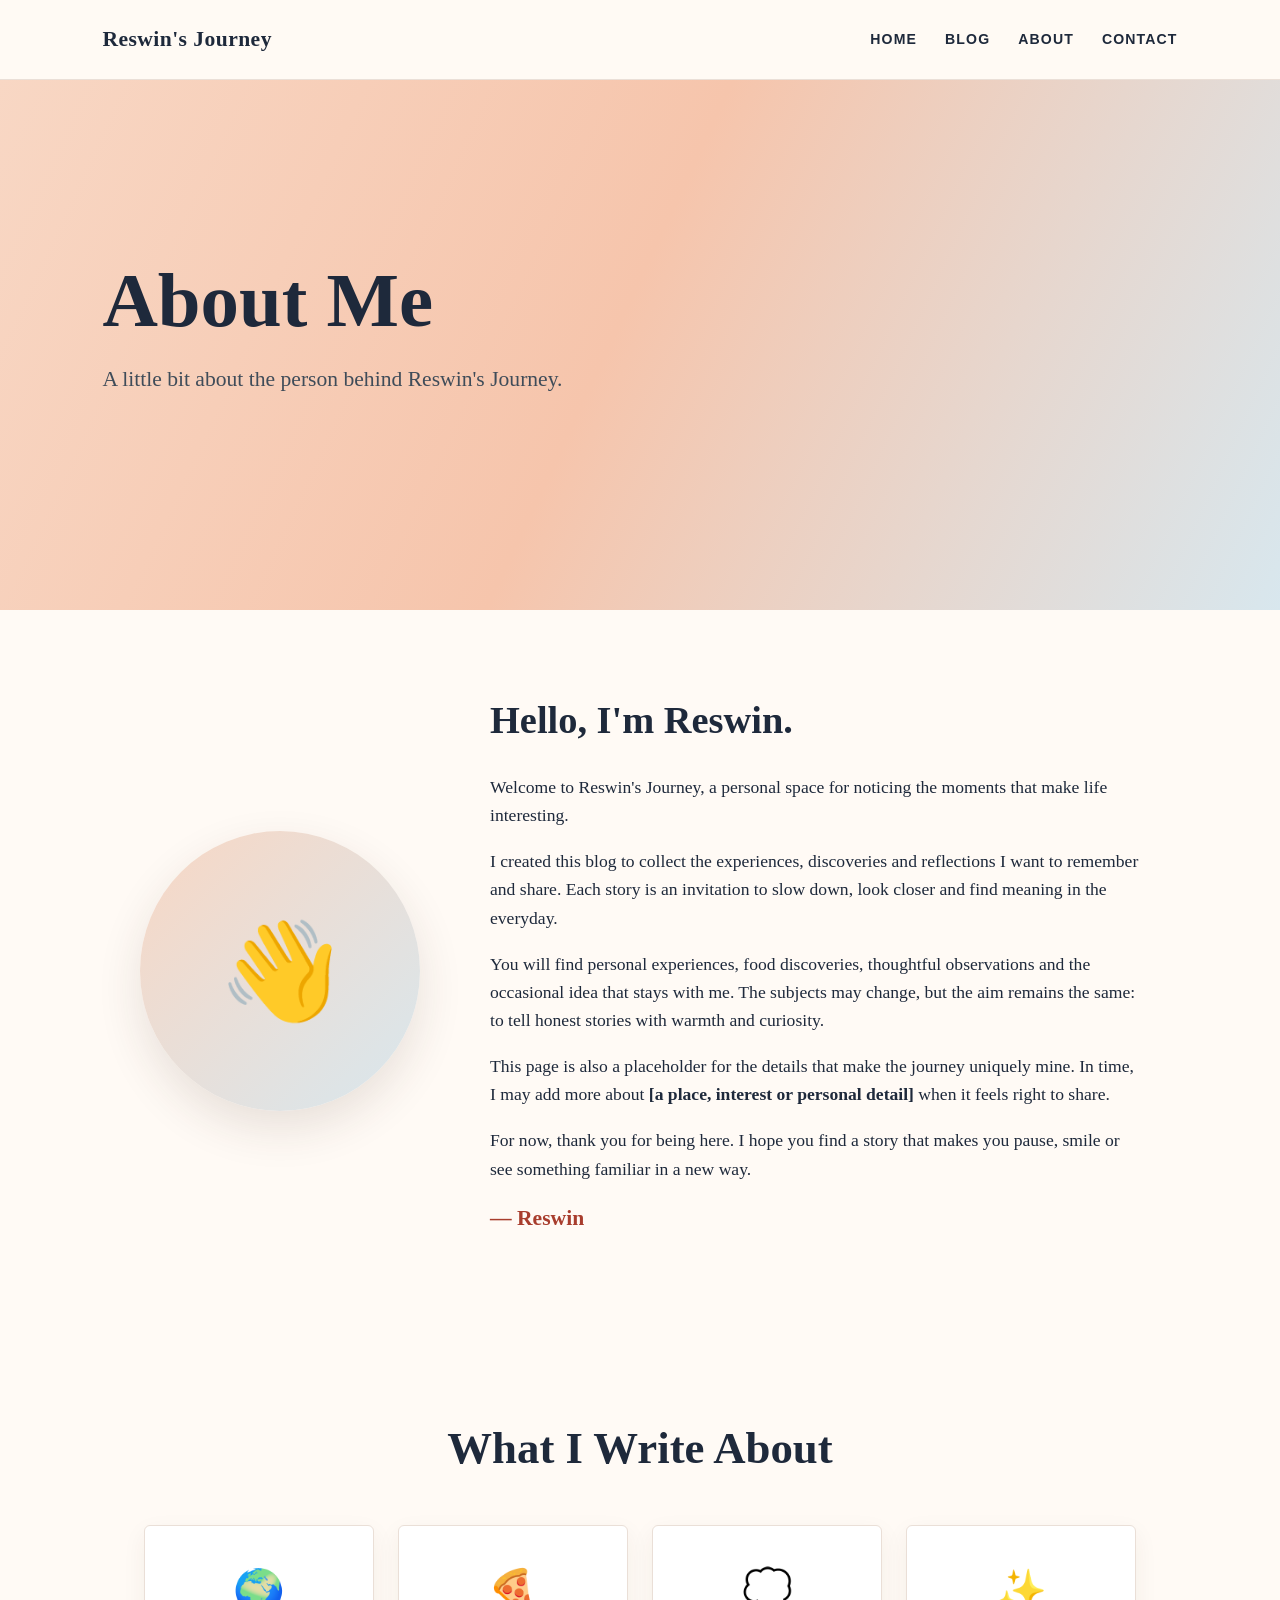
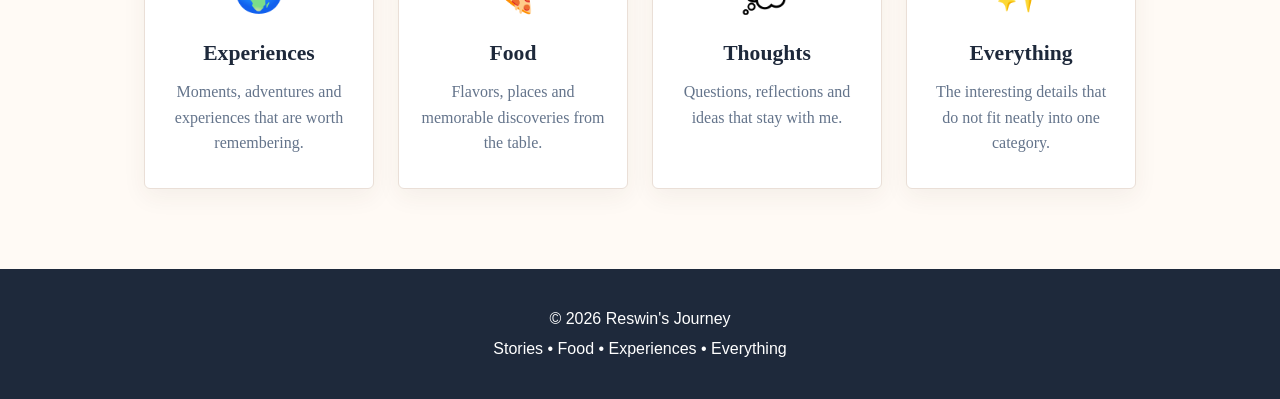
==== about.html @ 4d15ae8d "Publish Reswin's Journey website" ====
<!DOCTYPE html>
<html lang="en">

<head>

    <meta charset="UTF-8">

    <meta name="viewport"
          content="width=device-width, initial-scale=1.0">

    <meta name="description" content="Learn about Reswin's Journey, a personal space for experiences, food discoveries, reflections and everyday moments.">
    <meta property="og:title" content="About Reswin's Journey">
    <meta property="og:description" content="Learn about the ideas and interests behind Reswin's Journey.">
    <meta property="og:type" content="website">
    <meta property="og:image" content="images/hero.jpg">
    <meta property="og:site_name" content="Reswin's Journey">
    <meta name="twitter:card" content="summary_large_image">
    <meta name="twitter:title" content="About Reswin's Journey">
    <meta name="twitter:description" content="Learn about the ideas and interests behind Reswin's Journey.">
    <meta name="twitter:image" content="images/hero.jpg">

    <title>About Reswin's Journey | Stories and Discoveries</title>

    <link rel="stylesheet" href="style.css">
    <link rel="icon" type="image/svg+xml" href="images/favicon.svg">

</head>

<body>

    <!-- Navigation -->

    <nav>

        <div class="logo">
            Reswin's Journey
        </div>

        <button class="menu-toggle" type="button" aria-label="Open menu" aria-expanded="false">
            ☰
        </button>

        <ul class="nav-menu">

            <li>
                <a href="index.html">Home</a>
            </li>

            <li>
                <a href="blog.html">Blog</a>
            </li>

            <li>
                <a href="about.html">About</a>
            </li>

            <li>
                <a href="contact.html">Contact</a>
            </li>

        </ul>

    </nav>


    <!-- About Header -->

    <section class="hero">

        <div class="hero-content">

            <h1>
                About Me
            </h1>

            <p>
                A little bit about the person behind
                Reswin's Journey.
            </p>

        </div>

    </section>

    <script>
        const menuToggle = document.querySelector('.menu-toggle');
        const navMenu = document.querySelector('.nav-menu');

        menuToggle.addEventListener('click', () => {
            const isOpen = navMenu.classList.toggle('show');
            menuToggle.setAttribute('aria-expanded', isOpen);
            menuToggle.setAttribute('aria-label', isOpen ? 'Close menu' : 'Open menu');
        });

        navMenu.querySelectorAll('a').forEach((link) => {
            link.addEventListener('click', () => {
                navMenu.classList.remove('show');
                menuToggle.setAttribute('aria-expanded', 'false');
                menuToggle.setAttribute('aria-label', 'Open menu');
            });
        });
    </script>


    <!-- About Content -->

    <section class="about-section">

        <div class="about-content">

            <div class="about-placeholder">
                👋
            </div>


            <div class="about-text">

                <h2>
                    Hello, I'm Reswin.
                </h2>

                <p>
                    Welcome to Reswin's Journey, a personal space for
                    noticing the moments that make life interesting.
                </p>

                <p>
                    I created this blog to collect the experiences,
                    discoveries and reflections I want to remember and
                    share. Each story is an invitation to slow down,
                    look closer and find meaning in the everyday.
                </p>

                <p>
                    You will find personal experiences, food discoveries,
                    thoughtful observations and the occasional idea that
                    stays with me. The subjects may change, but the aim
                    remains the same: to tell honest stories with warmth
                    and curiosity.
                </p>

                <p>
                    This page is also a placeholder for the details that
                    make the journey uniquely mine. In time, I may add
                    more about <strong>[a place, interest or personal detail]</strong>
                    when it feels right to share.
                </p>

                <p>
                    For now, thank you for being here. I hope you find a
                    story that makes you pause, smile or see something
                    familiar in a new way.
                </p>

                <p class="about-signature">
                    — Reswin
                </p>

            </div>

        </div>

    </section>


    <!-- What I Write About -->

    <section class="categories">

        <h2>
            What I Write About
        </h2>


        <div class="category-container">


            <div class="category">

                <span>🌍</span>

                <h3>
                    Experiences
                </h3>

                <p>
                    Moments, adventures and experiences that are worth
                    remembering.
                </p>

            </div>


            <div class="category">

                <span>🍕</span>

                <h3>
                    Food
                </h3>

                <p>
                    Flavors, places and memorable discoveries from the
                    table.
                </p>

            </div>


            <div class="category">

                <span>💭</span>

                <h3>
                    Thoughts
                </h3>

                <p>
                    Questions, reflections and ideas that stay with me.
                </p>

            </div>


            <div class="category">

                <span>✨</span>

                <h3>
                    Everything
                </h3>

                <p>
                    The interesting details that do not fit neatly into
                    one category.
                </p>

            </div>


        </div>

    </section>


    <!-- Footer -->

    <footer>

        <p>
            © 2026 Reswin's Journey
        </p>

        <p>
            Stories • Food • Experiences • Everything
        </p>

    </footer>

</body>

</html>
---- style.css ----
:root {
    --ink: #1e293b;
    --muted: #64748b;
    --paper: #fffaf5;
    --surface: #ffffff;
    --accent: #e05d44;
    --accent-dark: #a83d2d;
    --peach: #f8d7c4;
    --blue: #d8e7ee;
    --line: #eadfd7;
    --shadow: 0 18px 45px rgba(67, 45, 36, 0.12);
}

* { margin: 0; padding: 0; box-sizing: border-box; }
html { scroll-behavior: smooth; }
body { background: var(--paper); color: var(--ink); font-family: Georgia, 'Times New Roman', serif; line-height: 1.6; }
img { max-width: 100%; }

nav { align-items: center; background: rgba(255, 250, 245, 0.95); border-bottom: 1px solid var(--line); display: flex; justify-content: space-between; padding: 22px 8%; position: relative; z-index: 2; }
.logo { color: var(--ink); font-size: 1.35rem; font-weight: bold; letter-spacing: 0.02em; }
nav ul { display: flex; gap: 28px; list-style: none; }
nav a { color: var(--ink); font-family: Arial, sans-serif; font-size: 0.88rem; font-weight: bold; text-decoration: none; text-transform: uppercase; letter-spacing: 0.08em; }
nav a:hover, nav a:focus-visible, .read-more:hover, .read-more:focus-visible { color: var(--accent); }

.hero { align-items: center; background: linear-gradient(115deg, var(--peach), #f6c5ac 48%, var(--blue)); display: flex; gap: clamp(35px, 6vw, 85px); justify-content: space-between; min-height: 530px; padding: 75px 8%; }
.hero-content { max-width: 630px; }
.hero-content h1, .hero h1 { color: var(--ink); font-size: clamp(2.8rem, 6vw, 5.2rem); line-height: 0.98; margin-bottom: 24px; }
.hero-content p, .hero p { color: #3f4c59; font-size: clamp(1.1rem, 2vw, 1.35rem); margin-bottom: 30px; max-width: 570px; }
.hero-button, .contact-form button { background: var(--accent); border: 0; border-radius: 4px; color: #fff; cursor: pointer; display: inline-block; font-family: Arial, sans-serif; font-weight: bold; padding: 14px 22px; text-decoration: none; transition: background 0.2s ease, transform 0.2s ease; }
.hero-button:hover, .hero-button:focus-visible, .contact-form button:hover, .contact-form button:focus-visible { background: var(--accent-dark); transform: translateY(-2px); }
.hero-image { border-radius: 6px; box-shadow: var(--shadow); flex: 0 1 510px; overflow: hidden; transform: rotate(2deg); }
.hero-image img { display: block; height: 390px; object-fit: cover; width: 100%; }

.categories, .posts, .about-section, .contact-section { padding: 80px 8%; }
.categories { text-align: center; }
.categories h2, .posts h2 { font-size: clamp(2rem, 4vw, 2.8rem); margin-bottom: 40px; }
.category-container, .post-container { display: flex; flex-wrap: wrap; gap: 24px; justify-content: center; }
.blog-search-area { display: flex; justify-content: center; margin: -16px auto 18px; }
.blog-search { display: flex; gap: 8px; max-width: 620px; width: 100%; }
.blog-search input { background: var(--surface); border: 1px solid var(--line); border-radius: 4px; color: var(--ink); flex: 1; font: inherit; min-width: 0; padding: 12px 14px; }
.blog-search input:focus { border-color: var(--accent); outline: 3px solid rgba(224, 93, 68, 0.18); }
.search-button, .clear-search { border: 0; border-radius: 4px; cursor: pointer; font-family: Arial, sans-serif; font-weight: bold; padding: 0 17px; transition: background 0.2s ease, transform 0.2s ease; }
.search-button { background: var(--accent); color: #fff; }
.search-button:hover, .search-button:focus-visible { background: var(--accent-dark); transform: translateY(-2px); }
.clear-search { background: var(--surface); border: 1px solid var(--line); color: var(--muted); }
.clear-search:hover, .clear-search:focus-visible { border-color: var(--accent); color: var(--accent); }
.sr-only { height: 1px; margin: -1px; overflow: hidden; position: absolute; width: 1px; clip: rect(0, 0, 0, 0); }
.blog-filters { display: flex; flex-wrap: wrap; gap: 10px; justify-content: center; margin: -16px auto 38px; }
.filter-button { background: transparent; border: 1px solid var(--line); border-radius: 999px; color: var(--ink); cursor: pointer; font-family: Arial, sans-serif; font-size: 0.85rem; font-weight: bold; padding: 10px 17px; transition: background 0.2s ease, color 0.2s ease, border-color 0.2s ease; }
.filter-button:hover, .filter-button:focus-visible, .filter-button.active { background: var(--accent); border-color: var(--accent); color: #fff; }
.category { background: var(--surface); border: 1px solid var(--line); border-radius: 6px; box-shadow: 0 8px 25px rgba(67, 45, 36, 0.06); padding: 32px 22px; transition: transform 0.2s ease; width: 230px; }
.category:hover { transform: translateY(-5px); }
.category span { display: block; font-size: 2.6rem; margin-bottom: 12px; }
.category h3, .post-content h3 { font-size: 1.35rem; margin-bottom: 8px; }
.category p, .post-content p, .contact-info p { color: var(--muted); }
.posts { background: #eef4f3; }
.posts h2 { text-align: center; }
.post { background: var(--surface); border: 1px solid var(--line); border-radius: 6px; box-shadow: 0 8px 25px rgba(67, 45, 36, 0.07); display: flex; flex-direction: column; overflow: hidden; transition: border-color 0.25s ease, box-shadow 0.25s ease, transform 0.25s ease; width: min(100%, 340px); }
.post:hover, .post:focus-within { border-color: var(--accent); box-shadow: 0 16px 34px rgba(67, 45, 36, 0.14); transform: translateY(-6px); }
.post-image { background: linear-gradient(135deg, #eeb59e, #9ab8c3); height: 190px; overflow: hidden; }
.post-image img { display: block; height: 100%; object-fit: cover; transition: transform 0.45s ease; width: 100%; }
.post:hover .post-image img, .post:focus-within .post-image img { transform: scale(1.04); }
.post-content { display: flex; flex: 1; flex-direction: column; padding: 24px; }
.post-content h3 a { color: var(--ink); text-decoration: none; }
.post-content h3 a:hover, .post-content h3 a:focus-visible { color: var(--accent); }
.post-content p { margin-bottom: 16px; }
.post-excerpt { flex: 1; }
.read-more { color: var(--accent-dark); font-family: Arial, sans-serif; font-size: 0.9rem; font-weight: bold; text-decoration: none; }
.no-stories { color: var(--muted); font-size: 1.15rem; padding: 28px 0 8px; text-align: center; }

footer { background: var(--ink); color: #fff; font-family: Arial, sans-serif; padding: 32px 8%; text-align: center; }
footer p { margin: 5px; }
.article { padding-bottom: 80px; }
.article-header { margin: auto; max-width: 850px; padding: 80px 20px 35px; text-align: center; }
.article-category { color: var(--accent-dark); font-family: Arial, sans-serif; font-size: 0.9rem; font-weight: bold; letter-spacing: 0.08em; margin-bottom: 15px; text-transform: uppercase; }
.article-header h1 { font-size: clamp(2.5rem, 6vw, 4.5rem); line-height: 1; margin-bottom: 15px; }
.article-date { color: var(--muted); font-family: Arial, sans-serif; font-size: 0.9rem; }
.article-image { border-radius: 6px; box-shadow: var(--shadow); height: min(45vw, 430px); margin: 20px auto 55px; max-width: 1000px; overflow: hidden; width: 85%; }
.article-image img { display: block; height: 100%; object-fit: cover; width: 100%; }
.article-content { margin: auto; max-width: 750px; padding: 0 20px; }
.article-content p { color: #46515c; font-size: 1.12rem; line-height: 1.9; margin-bottom: 25px; }
.article-content h2 { font-size: 2rem; margin: 45px 0 20px; }
.article-signature, .about-signature { color: var(--accent-dark) !important; font-size: 1.35rem !important; font-weight: bold; }

.about-content, .contact-container { align-items: center; display: flex; gap: 70px; margin: auto; max-width: 1000px; }
.about-placeholder { align-items: center; background: linear-gradient(135deg, var(--peach), var(--blue)); border-radius: 50%; box-shadow: var(--shadow); display: flex; flex: 0 0 280px; font-size: 6rem; height: 280px; justify-content: center; }
.about-text, .contact-info, .contact-form { flex: 1; }
.about-text h2, .contact-info h2 { font-size: 2.4rem; margin-bottom: 22px; }
.about-text p, .contact-info p { font-size: 1.1rem; margin-bottom: 18px; }
.contact-container { align-items: flex-start; }
.contact-item { font-size: 1.15rem; margin-bottom: 18px; }
.contact-item span { margin-left: 10px; }
.contact-form { background: var(--surface); border: 1px solid var(--line); border-radius: 6px; box-shadow: var(--shadow); padding: 32px; }
.contact-form form { display: flex; flex-direction: column; }
.contact-form label { font-family: Arial, sans-serif; font-size: 0.85rem; font-weight: bold; margin: 0 0 7px; }
.contact-form input, .contact-form textarea { border: 1px solid var(--line); border-radius: 3px; font: inherit; margin-bottom: 18px; padding: 12px; width: 100%; }
.contact-form textarea { resize: vertical; }

@media (max-width: 768px) {
    nav { align-items: flex-start; flex-direction: column; gap: 15px; padding: 18px 6%; }
    nav ul { flex-wrap: wrap; gap: 12px 18px; }
    .hero { flex-direction: column; padding: 65px 6%; text-align: center; }
    .hero-content p { margin-left: auto; margin-right: auto; }
    .hero-image { flex-basis: auto; transform: none; width: 100%; }
    .hero-image img { height: 280px; }
    .categories, .posts, .about-section, .contact-section { padding: 60px 6%; }
    .about-content, .contact-container { flex-direction: column; gap: 38px; }
    .about-placeholder { flex-basis: 220px; height: 220px; width: 220px; }
    .about-text, .contact-info, .contact-form { width: 100%; }
    .article-header { padding-top: 60px; }
    .article-image { height: 250px; width: 90%; }
}

/* =========================
   Blog Category Filters
   ========================= */

.blog-filters {
    display: flex;
    flex-wrap: wrap;
    justify-content: center;
    gap: 12px;
    margin: -15px auto 40px;
}

.filter-button {
    background: var(--surface);
    border: 1px solid var(--line);
    border-radius: 30px;
    color: var(--ink);
    cursor: pointer;
    font-family: Arial, sans-serif;
    font-size: 0.9rem;
    font-weight: bold;
    padding: 10px 20px;
    transition: background 0.2s ease,
                color 0.2s ease,
                transform 0.2s ease;
}

.filter-button:hover {
    color: var(--accent);
    transform: translateY(-2px);
}

.filter-button.active {
    background: var(--accent);
    border-color: var(--accent);
    color: #ffffff;
}

.post[hidden] {
    display: none;
}

/* Post category and date */

.post-category {
    color: var(--accent);
    font-family: Arial, sans-serif;
    font-size: 0.75rem;
    font-weight: bold;
    letter-spacing: 0.1em;
    margin-bottom: 6px;
    text-transform: uppercase;
}

.post-date {
    color: var(--muted);
    font-family: Arial, sans-serif;
    font-size: 0.8rem;
    margin-bottom: 12px;
}

/* Back to Blog */

.back-to-blog {
    color: var(--accent);
    display: inline-block;
    font-family: Arial, sans-serif;
    font-size: 0.9rem;
    font-weight: bold;
    margin-top: 10px;
    text-decoration: none;
}

.back-to-blog:hover {
    color: var(--accent-dark);
}

/* =========================
   Mobile Navigation
   ========================= */

.menu-toggle {
    display: none;
    background: none;
    border: none;
    color: var(--ink);
    cursor: pointer;
    font-size: 1.8rem;
}

/* Mobile */
@media (max-width: 768px) {

    nav {
        align-items: center;
        flex-direction: row;
        position: relative;
    }

    .menu-toggle {
        display: block;
    }

    nav .nav-menu {
        display: none;
        flex-direction: column;
        gap: 15px;
        width: 100%;
        padding-top: 15px;
    }

    nav .nav-menu.show {
        display: flex;
    }

}

/* Contact form status */

.form-status {
    font-family: Arial, sans-serif;
    font-size: 0.95rem;
    font-weight: bold;
    margin-top: 18px;
    text-align: center;
}
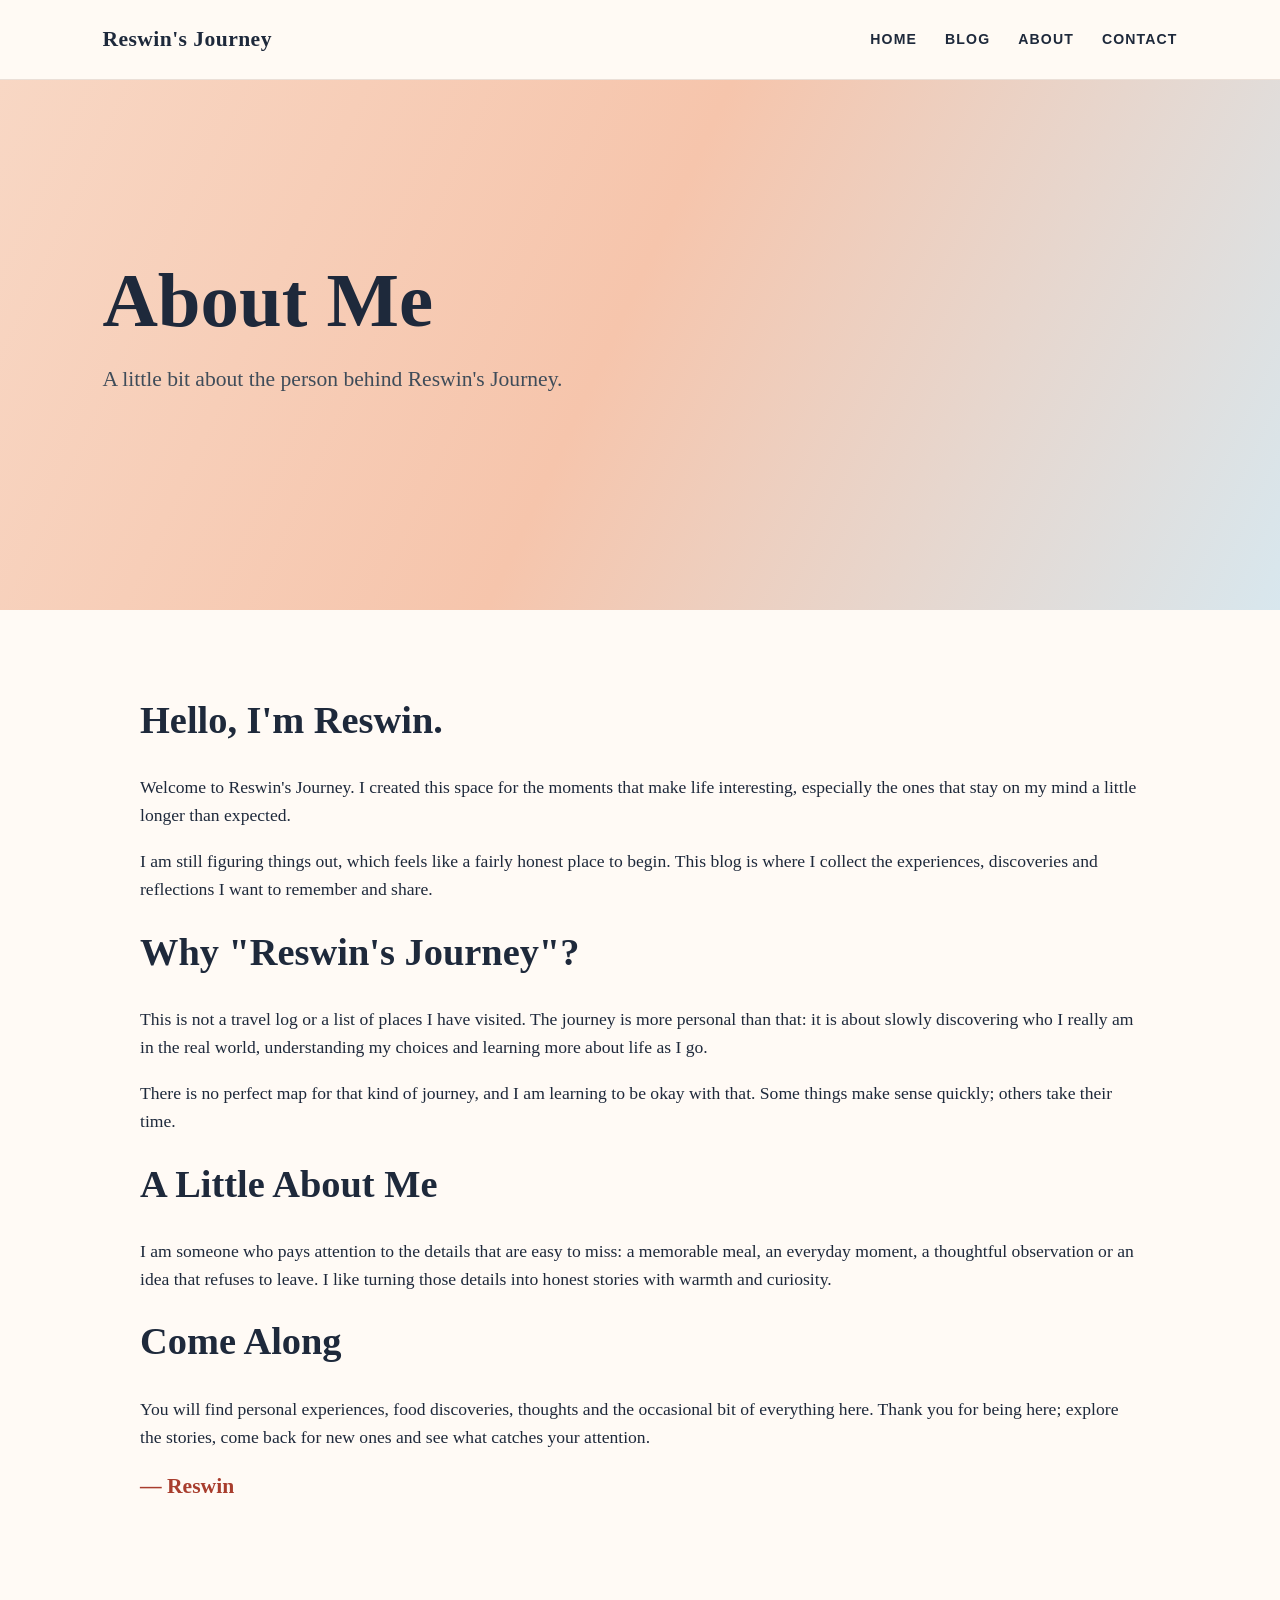
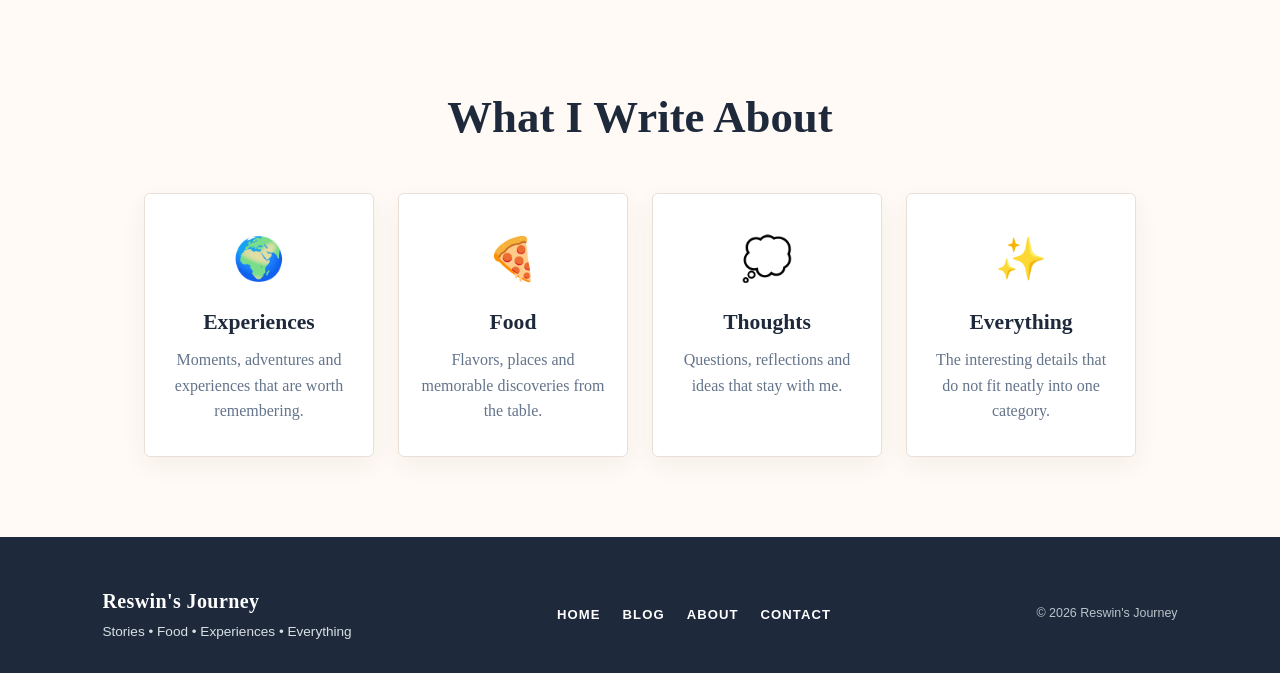
==== commit 82cf3d5e: "Update blog experience and site design" ====
--- a/about.html
+++ b/about.html
@@ -108,11 +108,6 @@
 
         <div class="about-content">
 
-            <div class="about-placeholder">
-                👋
-            </div>
-
-
             <div class="about-text">
 
                 <h2>
@@ -120,36 +115,57 @@
                 </h2>
 
                 <p>
-                    Welcome to Reswin's Journey, a personal space for
-                    noticing the moments that make life interesting.
-                </p>
-
-                <p>
-                    I created this blog to collect the experiences,
-                    discoveries and reflections I want to remember and
-                    share. Each story is an invitation to slow down,
-                    look closer and find meaning in the everyday.
-                </p>
+                    Welcome to Reswin's Journey. I created this space for
+                    the moments that make life interesting, especially the
+                    ones that stay on my mind a little longer than expected.
+                </p>
+
+                <p>
+                    I am still figuring things out, which feels like a
+                    fairly honest place to begin. This blog is where I
+                    collect the experiences, discoveries and reflections I
+                    want to remember and share.
+                </p>
+
+                <h2>
+                    Why "Reswin's Journey"?
+                </h2>
+
+                <p>
+                    This is not a travel log or a list of places I have
+                    visited. The journey is more personal than that: it is
+                    about slowly discovering who I really am in the real
+                    world, understanding my choices and learning more about
+                    life as I go.
+                </p>
+
+                <p>
+                    There is no perfect map for that kind of journey, and I
+                    am learning to be okay with that. Some things make sense
+                    quickly; others take their time.
+                </p>
+
+                <h2>
+                    A Little About Me
+                </h2>
+
+                <p>
+                    I am someone who pays attention to the details that are
+                    easy to miss: a memorable meal, an everyday moment, a
+                    thoughtful observation or an idea that refuses to leave.
+                    I like turning those details into honest stories with
+                    warmth and curiosity.
+                </p>
+
+                <h2>
+                    Come Along
+                </h2>
 
                 <p>
                     You will find personal experiences, food discoveries,
-                    thoughtful observations and the occasional idea that
-                    stays with me. The subjects may change, but the aim
-                    remains the same: to tell honest stories with warmth
-                    and curiosity.
-                </p>
-
-                <p>
-                    This page is also a placeholder for the details that
-                    make the journey uniquely mine. In time, I may add
-                    more about <strong>[a place, interest or personal detail]</strong>
-                    when it feels right to share.
-                </p>
-
-                <p>
-                    For now, thank you for being here. I hope you find a
-                    story that makes you pause, smile or see something
-                    familiar in a new way.
+                    thoughts and the occasional bit of everything here. Thank
+                    you for being here; explore the stories, come back for
+                    new ones and see what catches your attention.
                 </p>
 
                 <p class="about-signature">
@@ -247,13 +263,25 @@
 
     <footer>
 
-        <p>
-            © 2026 Reswin's Journey
-        </p>
-
-        <p>
-            Stories • Food • Experiences • Everything
-        </p>
+        <div class="footer-inner">
+
+            <div class="footer-brand">
+                <p class="footer-title">Reswin's Journey</p>
+                <p class="footer-tagline">Stories • Food • Experiences • Everything</p>
+            </div>
+
+            <div class="footer-nav" role="navigation" aria-label="Footer navigation">
+                <ul>
+                    <li><a href="index.html">Home</a></li>
+                    <li><a href="blog.html">Blog</a></li>
+                    <li><a href="about.html">About</a></li>
+                    <li><a href="contact.html">Contact</a></li>
+                </ul>
+            </div>
+
+            <p class="footer-copyright">© 2026 Reswin's Journey</p>
+
+        </div>
 
     </footer>
 
--- a/style.css
+++ b/style.css
@@ -68,22 +68,36 @@
 .read-more { color: var(--accent-dark); font-family: Arial, sans-serif; font-size: 0.9rem; font-weight: bold; text-decoration: none; }
 .no-stories { color: var(--muted); font-size: 1.15rem; padding: 28px 0 8px; text-align: center; }
 
-footer { background: var(--ink); color: #fff; font-family: Arial, sans-serif; padding: 32px 8%; text-align: center; }
-footer p { margin: 5px; }
+footer { background: var(--ink); color: #fff; font-family: Arial, sans-serif; padding: 48px 8% 30px; text-align: center; }
+.footer-inner { align-items: center; display: flex; flex-wrap: wrap; gap: 24px 42px; justify-content: space-between; margin: auto; max-width: 1100px; }
+.footer-brand { text-align: left; }
+.footer-title { color: #fff; font-family: Georgia, 'Times New Roman', serif; font-size: 1.25rem; font-weight: bold; letter-spacing: 0.02em; margin: 0 0 4px; }
+.footer-tagline { color: #d8e0e4; font-size: 0.85rem; margin: 0; }
+.footer-nav ul { display: flex; flex-wrap: wrap; gap: 10px 22px; justify-content: center; list-style: none; margin: 0; padding: 0; }
+.footer-nav a { color: #fff; font-size: 0.82rem; font-weight: bold; letter-spacing: 0.08em; text-decoration: none; text-transform: uppercase; transition: color 0.2s ease; }
+.footer-nav a:hover, .footer-nav a:focus-visible { color: var(--peach); }
+.footer-copyright { color: #b9c4ca; font-size: 0.78rem; margin: 0; }
 .article { padding-bottom: 80px; }
+.reading-progress { background: var(--line); height: 4px; left: 0; position: fixed; right: 0; top: 0; z-index: 10; }
+.reading-progress-fill { background: var(--accent); display: block; height: 100%; transition: width 0.12s ease-out; width: 0; }
 .article-header { margin: auto; max-width: 850px; padding: 80px 20px 35px; text-align: center; }
-.article-category { color: var(--accent-dark); font-family: Arial, sans-serif; font-size: 0.9rem; font-weight: bold; letter-spacing: 0.08em; margin-bottom: 15px; text-transform: uppercase; }
+.article-meta { align-items: center; display: flex; flex-wrap: wrap; gap: 8px 18px; justify-content: center; margin-bottom: 15px; }
+.article-meta p { margin: 0; }
+.article-category { color: var(--accent-dark); font-family: Arial, sans-serif; font-size: 0.9rem; font-weight: bold; letter-spacing: 0.08em; text-transform: uppercase; }
 .article-header h1 { font-size: clamp(2.5rem, 6vw, 4.5rem); line-height: 1; margin-bottom: 15px; }
-.article-date { color: var(--muted); font-family: Arial, sans-serif; font-size: 0.9rem; }
+.article-date, .article-reading-time { color: var(--muted); font-family: Arial, sans-serif; font-size: 0.9rem; }
 .article-image { border-radius: 6px; box-shadow: var(--shadow); height: min(45vw, 430px); margin: 20px auto 55px; max-width: 1000px; overflow: hidden; width: 85%; }
 .article-image img { display: block; height: 100%; object-fit: cover; width: 100%; }
 .article-content { margin: auto; max-width: 750px; padding: 0 20px; }
-.article-content p { color: #46515c; font-size: 1.12rem; line-height: 1.9; margin-bottom: 25px; }
+.article-content p { color: #46515c; font-size: clamp(1rem, 1.5vw, 1.12rem); line-height: 1.9; margin-bottom: 25px; }
 .article-content h2 { font-size: 2rem; margin: 45px 0 20px; }
 .article-signature, .about-signature { color: var(--accent-dark) !important; font-size: 1.35rem !important; font-weight: bold; }
 
 .about-content, .contact-container { align-items: center; display: flex; gap: 70px; margin: auto; max-width: 1000px; }
-.about-placeholder { align-items: center; background: linear-gradient(135deg, var(--peach), var(--blue)); border-radius: 50%; box-shadow: var(--shadow); display: flex; flex: 0 0 280px; font-size: 6rem; height: 280px; justify-content: center; }
+.about-placeholder { align-items: center; background: linear-gradient(135deg, var(--peach), var(--blue)); border: 10px solid var(--surface); border-radius: 50%; box-shadow: var(--shadow); display: flex; flex: 0 0 280px; flex-direction: column; font-size: 6rem; height: 280px; justify-content: center; overflow: hidden; position: relative; transition: box-shadow 0.25s ease, transform 0.25s ease; }
+.about-placeholder:hover, .about-placeholder:focus-visible { box-shadow: 0 22px 48px rgba(67, 45, 36, 0.18); transform: translateY(-4px); }
+.about-placeholder-icon { line-height: 1; }
+.about-placeholder-note { background: rgba(255, 255, 255, 0.78); bottom: 18px; color: var(--accent-dark); font-family: Arial, sans-serif; font-size: 0.72rem; font-weight: bold; letter-spacing: 0.04em; padding: 5px 10px; position: absolute; text-align: center; text-transform: uppercase; }
 .about-text, .contact-info, .contact-form { flex: 1; }
 .about-text h2, .contact-info h2 { font-size: 2.4rem; margin-bottom: 22px; }
 .about-text p, .contact-info p { font-size: 1.1rem; margin-bottom: 18px; }
@@ -109,6 +123,11 @@
     .about-text, .contact-info, .contact-form { width: 100%; }
     .article-header { padding-top: 60px; }
     .article-image { height: 250px; width: 90%; }
+    .article-meta { align-items: flex-start; flex-direction: column; gap: 4px; margin-bottom: 18px; }
+    footer { padding: 38px 6% 26px; }
+    .footer-inner { flex-direction: column; gap: 22px; }
+    .footer-brand { text-align: center; }
+    .footer-nav ul { gap: 10px 18px; }
 }
 
 /* =========================
